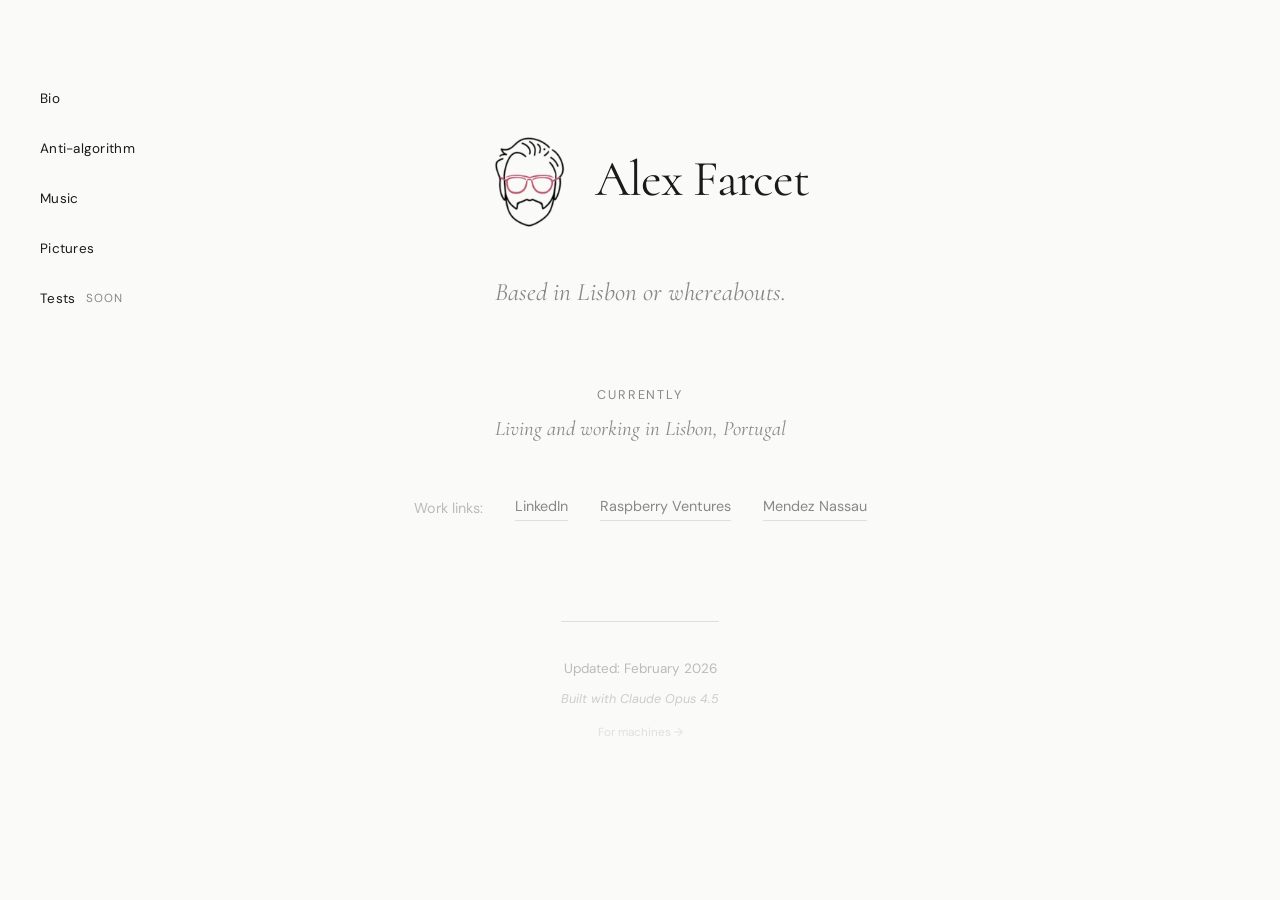
==== index.html @ 05763c20 "Initial site deploy" ====
<!DOCTYPE html>
<html lang="en">
<head>
    <meta charset="UTF-8">
    <meta name="viewport" content="width=device-width, initial-scale=1.0">
    <title>Alex Farcet</title>
    <link rel="preconnect" href="https://fonts.googleapis.com">
    <link rel="preconnect" href="https://fonts.gstatic.com" crossorigin>
    <link href="https://fonts.googleapis.com/css2?family=Cormorant:ital,wght@0,400;0,500;1,400&family=DM+Sans:wght@400;500&display=swap" rel="stylesheet">
    <link rel="stylesheet" href="styles.css">
    <link rel="icon" href="favicon.ico" type="image/x-icon">
    <link rel="apple-touch-icon" href="apple-touch-icon.png">
</head>
<body>
    <nav class="side-nav side-nav-home">
        <a href="bio.html" class="nav-link">Bio</a>
        <a href="anti-algorithm.html" class="nav-link">Anti-algorithm</a>
        <a href="music.html" class="nav-link">Music</a>
        <a href="pictures.html" class="nav-link">Pictures</a>
        <a href="tests.html" class="nav-link">Tests <span class="soon">soon</span></a>
    </nav>

    <div class="container">
        <main class="home">
            <div class="home-nameplate">
                <img src="raspberry-logo.jpeg" alt="Alex Farcet" class="logo-large">
                <h1 class="home-greeting">Alex Farcet</h1>
            </div>

            <p class="home-sub">Based in Lisbon or whereabouts.</p>

            <div class="home-currently">
                <p class="section-label">Currently</p>
                <p class="currently-text">Living and working in Lisbon, Portugal</p>
            </div>

            <div class="home-links">
                <span class="home-links-label">Work links:</span>
                <a href="https://www.linkedin.com/in/alexfarcet/" target="_blank" class="ext-link">LinkedIn</a>
                <a href="https://raspberry.ventures" target="_blank" class="ext-link">Raspberry Ventures</a>
                <a href="https://mendeznassau.com/" target="_blank" class="ext-link">Mendez Nassau</a>
            </div>

            <footer>
                <p class="footer-updated">Updated: February 2026</p>
                <p class="footer-colophon">Built with Claude Opus 4.5</p>
                <a href="llm.html" class="llm-link">For machines →</a>
            </footer>
        </main>
    </div>
</body>
</html>
---- styles.css ----
* {
    margin: 0;
    padding: 0;
    box-sizing: border-box;
}

:root {
    --bg: #FAFAF8;
    --text: #1a1a1a;
    --text-light: #888;
    --accent: #E85A5A;
    --border: #e0e0db;
}

html {
    font-size: 18px;
}

body {
    font-family: 'DM Sans', sans-serif;
    background-color: var(--bg);
    color: var(--text);
    line-height: 1.7;
    min-height: 100vh;
}

.container {
    max-width: 860px;
    margin: 0 auto;
    padding: 80px 40px;
}

/* ========================
   HOME PAGE
   ======================== */

/* ========================
   LEFT SIDE NAVIGATION
   ======================== */

.side-nav {
    position: fixed;
    left: 40px;
    top: 80px;
    display: flex;
    flex-direction: column;
    gap: 10px;
    animation: fadeIn 0.8s ease-out;
    z-index: 10;
}

.side-nav .nav-link {
    color: var(--border);
    font-size: 0.75rem;
}

.side-nav-home .nav-link {
    color: var(--text);
}

.side-nav .nav-link:hover {
    color: var(--text-light);
}

.side-nav .nav-link-active {
    color: var(--text);
    border-bottom-color: transparent;
}

.side-nav .nav-link-active:hover {
    color: var(--text);
    border-bottom-color: transparent;
}

.home {
    display: flex;
    flex-direction: column;
    align-items: center;
    justify-content: center;
    min-height: calc(100vh - 220px);
    text-align: center;
    animation: fadeIn 0.8s ease-out;
}

.home-nameplate {
    display: flex;
    align-items: center;
    gap: 4px;
    margin-top: 24px;
    margin-bottom: 32px;
}

.logo-large {
    width: 120px;
    height: 120px;
    object-fit: contain;
    transition: filter 0.4s ease;
}

.logo-large:hover {
    filter: saturate(1.6) brightness(1.05);
}

.home-greeting {
    font-family: 'Cormorant', serif;
    font-size: 2.8rem;
    font-weight: 400;
    line-height: 1.3;
    letter-spacing: -0.02em;
}

.home-sub {
    color: var(--text-light);
    font-family: 'Cormorant', serif;
    font-size: 1.4rem;
    font-style: italic;
    margin-bottom: 56px;
}

/* Currently section */
.home-currently {
    margin-top: 16px;
    margin-bottom: 48px;
    text-align: center;
}

.home-currently .section-label {
    margin-bottom: 4px;
}

.currently-text {
    font-family: 'Cormorant', serif;
    font-style: italic;
    font-size: 1.15rem;
    color: var(--text-light);
}

.nav-link {
    font-size: 0.9rem;
    color: var(--text);
    text-decoration: none;
    padding: 8px 0;
    border-bottom: 1px solid transparent;
    transition: border-color 0.3s ease, color 0.3s ease;
    letter-spacing: 0.02em;
}

.nav-link:hover {
    border-bottom-color: var(--accent);
}

.soon {
    font-size: 0.65rem;
    text-transform: uppercase;
    letter-spacing: 0.1em;
    color: var(--text-light);
    vertical-align: middle;
    margin-left: 6px;
}

.home-links {
    display: flex;
    align-items: center;
    gap: 32px;
}

.home-links-label {
    font-size: 0.8rem;
    color: #bbb;
}

.ext-link {
    font-size: 0.8rem;
    color: var(--text-light);
    text-decoration: none;
    padding-bottom: 2px;
    border-bottom: 1px solid var(--border);
    transition: border-color 0.3s ease, color 0.3s ease;
}

.ext-link:hover {
    color: var(--text);
    border-color: var(--accent);
}

/* ========================
   INNER PAGES (Bio, etc.)
   ======================== */

header {
    display: flex;
    align-items: center;
    gap: 16px;
    margin-bottom: 80px;
    animation: fadeIn 0.8s ease-out;
}

header a {
    display: flex;
    align-items: center;
    gap: 16px;
    text-decoration: none;
    color: var(--text);
}

.logo-small {
    width: 40px;
    height: 40px;
    object-fit: contain;
    transition: filter 0.4s ease;
}

.logo-small:hover {
    filter: saturate(1.6) brightness(1.05);
}

.site-title {
    font-family: 'Cormorant', serif;
    font-size: 1.3rem;
    font-weight: 400;
    letter-spacing: 0.02em;
}

.page-content {
    display: grid;
    grid-template-columns: 280px 1fr;
    gap: 72px;
    align-items: start;
    animation: fadeIn 1s ease-out 0.2s both;
}

.photo-container {
    padding-top: 86px;
}

.page-photo {
    width: 100%;
    aspect-ratio: 1;
    object-fit: cover;
    border-radius: 4px;
    filter: grayscale(15%);
    transition: filter 0.4s ease;
}

.page-photo:hover {
    filter: grayscale(0%);
}

.page-body h2 {
    font-family: 'Cormorant', serif;
    font-size: 2.2rem;
    font-weight: 400;
    line-height: 1.3;
    margin-bottom: 32px;
    letter-spacing: -0.02em;
}

.page-body p {
    color: var(--text-light);
    margin-bottom: 20px;
    max-width: 520px;
}

.page-body a {
    color: var(--text);
    text-decoration: underline;
    text-decoration-color: var(--border);
    text-underline-offset: 3px;
    transition: text-decoration-color 0.3s ease;
}

.page-body a:hover {
    text-decoration-color: var(--accent);
}

/* Pull quote */
.pull-quote {
    font-family: 'Cormorant', serif;
    font-style: italic;
    font-size: 1.6rem;
    color: var(--text);
    line-height: 1.4;
    margin: 40px 0;
    padding-left: 20px;
    border-left: 2px solid var(--accent);
    max-width: 520px;
}

/* Divider with draw-on animation */
.divider {
    width: 40px;
    height: 1px;
    background: var(--border);
    margin: 40px 0;
    animation: drawLine 0.8s ease-out 0.6s both;
}

.section-label {
    font-size: 0.7rem;
    text-transform: uppercase;
    letter-spacing: 0.15em;
    color: var(--text-light);
    margin-bottom: 16px;
}

.role {
    margin-bottom: 12px;
}

.role-title {
    font-family: 'Cormorant', serif;
    font-size: 1.25rem;
    font-weight: 500;
}

.role-company {
    color: var(--text-light);
    font-size: 0.9rem;
}

footer {
    margin-top: 100px;
    padding-top: 32px;
    border-top: 1px solid var(--border);
    animation: fadeIn 1s ease-out 0.4s both;
}

.footer-text {
    font-size: 0.8rem;
    color: var(--text-light);
}

.footer-updated {
    font-size: 0.75rem;
    color: #bbb;
    margin-top: 4px;
}

.footer-colophon {
    font-size: 0.7rem;
    color: #ccc;
    margin-top: 8px;
    font-style: italic;
}

/* Discreet LLM link */
.llm-link {
    font-size: 0.65rem;
    color: var(--border);
    text-decoration: none;
    transition: color 0.3s ease;
    margin-top: 12px;
    display: inline-block;
}

.llm-link:hover {
    color: var(--text-light);
}

/* ========================
   COMING SOON PAGE
   ======================== */

.coming-soon {
    display: flex;
    flex-direction: column;
    align-items: center;
    justify-content: center;
    min-height: 50vh;
    text-align: center;
    animation: fadeIn 1s ease-out 0.2s both;
}

.coming-soon h2 {
    font-family: 'Cormorant', serif;
    font-size: 2.2rem;
    font-weight: 400;
    margin-bottom: 16px;
}

.coming-soon p {
    color: var(--text-light);
}

/* ========================
   PICTURES PAGE
   ======================== */

.pictures-page {
    max-width: 900px;
    margin: 0 auto;
    animation: fadeIn 0.8s ease-out;
}

.pictures-title {
    font-family: 'Cormorant', serif;
    font-size: 2.2rem;
    font-weight: 400;
    line-height: 1.3;
    margin-bottom: 48px;
    letter-spacing: -0.02em;
}

.featured-photos {
    display: grid;
    grid-template-columns: repeat(3, 1fr);
    gap: 16px;
}

.featured-photo {
    width: 100%;
    display: flex;
    justify-content: center;
    position: relative;
    overflow: hidden;
    border-radius: 4px;
}

.featured-photo img {
    width: 100%;
    height: 100%;
    object-fit: cover;
    display: block;
    border-radius: 4px;
    transition: transform 0.4s ease;
}

.featured-photo:hover img {
    transform: scale(1.02);
}

.photo-caption {
    position: absolute;
    bottom: 0;
    left: 0;
    right: 0;
    padding: 24px 12px 12px;
    background: linear-gradient(to top, rgba(0,0,0,0.5) 0%, transparent 100%);
    font-family: 'Cormorant', serif;
    font-style: italic;
    font-size: 1rem;
    color: #fff;
    opacity: 0;
    transform: translateY(8px);
    transition: opacity 0.3s ease, transform 0.3s ease;
    border-radius: 0 0 4px 4px;
}

.featured-photo:hover .photo-caption {
    opacity: 1;
    transform: translateY(0);
}

.thumbnail-section {
    position: relative;
    margin-top: 8px;
}

.thumbnail-grid {
    display: grid;
    grid-template-columns: repeat(3, 1fr);
    gap: 12px;
}

.thumbnail {
    aspect-ratio: 1;
    overflow: hidden;
    border-radius: 3px;
}

.thumbnail img {
    width: 100%;
    height: 100%;
    object-fit: cover;
    display: block;
}

.thumbnail-fade {
    position: absolute;
    bottom: 0;
    left: 0;
    right: 0;
    height: 70%;
    background: linear-gradient(to bottom, transparent 0%, var(--bg) 100%);
    pointer-events: none;
}

.more-coming {
    position: absolute;
    bottom: 24px;
    left: 0;
    right: 0;
    text-align: center;
    font-family: 'Cormorant', serif;
    font-size: 1.2rem;
    font-style: italic;
    color: var(--text-light);
}

/* ========================
   ANTI-ALGORITHM PAGE
   ======================== */

.algo-page {
    max-width: 720px;
    margin: 0 auto;
    animation: fadeIn 0.8s ease-out;
}

.algo-title {
    font-family: 'Cormorant', serif;
    font-size: 2.2rem;
    font-weight: 400;
    line-height: 1.3;
    margin-bottom: 16px;
    letter-spacing: -0.02em;
}

.algo-intro {
    color: var(--text-light);
    margin-bottom: 56px;
    max-width: 480px;
}

.algo-section {
    margin-bottom: 48px;
}

.algo-section .section-label {
    margin-bottom: 24px;
}

.account-grid {
    display: grid;
    grid-template-columns: repeat(auto-fill, minmax(120px, 1fr));
    gap: 32px;
}

.account-card {
    display: flex;
    flex-direction: column;
    align-items: center;
    text-decoration: none;
    color: var(--text);
    transition: transform 0.2s ease;
}

.account-card:hover {
    transform: translateY(-4px);
}

.account-thumb {
    width: 88px;
    height: 88px;
    border-radius: 50%;
    object-fit: cover;
    margin-bottom: 12px;
    transition: box-shadow 0.3s ease;
}

.account-card:hover .account-thumb {
    box-shadow: 0 4px 16px rgba(0, 0, 0, 0.1);
}

.account-name {
    font-size: 0.8rem;
    text-align: center;
    line-height: 1.3;
    color: var(--text-light);
    transition: color 0.3s ease;
}

.account-card:hover .account-name {
    color: var(--text);
}

/* ========================
   MUSIC PAGE
   ======================== */

.music-page {
    max-width: 720px;
    margin: 0 auto;
    animation: fadeIn 0.8s ease-out;
}

.music-title {
    font-family: 'Cormorant', serif;
    font-size: 2.2rem;
    font-weight: 400;
    line-height: 1.3;
    margin-bottom: 16px;
    letter-spacing: -0.02em;
}

.music-intro {
    color: var(--text-light);
    margin-bottom: 56px;
    max-width: 480px;
}

.music-section {
    margin-bottom: 56px;
}

.music-section .section-label {
    margin-bottom: 32px;
}

.lp-card {
    display: grid;
    grid-template-columns: 280px 1fr;
    gap: 40px;
    align-items: start;
    margin-bottom: 56px;
}

.lp-card-song {
    grid-template-columns: 200px 1fr;
}

.lp-cover img {
    width: 100%;
    aspect-ratio: 1;
    object-fit: cover;
    border-radius: 4px;
    box-shadow: 0 4px 24px rgba(0, 0, 0, 0.12);
    transition: box-shadow 0.3s ease, transform 0.3s ease;
}

.lp-cover img:hover {
    box-shadow: 0 8px 32px rgba(0, 0, 0, 0.18);
    transform: translateY(-2px);
}

.lp-liner {
    padding-top: 8px;
}

.lp-album {
    font-family: 'Cormorant', serif;
    font-size: 1.5rem;
    font-weight: 500;
    line-height: 1.3;
    margin-bottom: 4px;
    letter-spacing: -0.01em;
}

.lp-card-song .lp-album {
    font-size: 1.3rem;
}

.lp-artist {
    font-size: 0.85rem;
    color: var(--text-light);
    margin-bottom: 16px;
}

.lp-artist-sub {
    font-family: 'Cormorant', serif;
    font-size: 1rem;
    font-style: italic;
    color: var(--text);
    margin-bottom: 2px;
}

.lp-note {
    font-family: 'Cormorant', serif;
    font-style: italic;
    font-size: 1.15rem;
    color: var(--text);
    line-height: 1.5;
    margin-bottom: 20px;
}

.lp-links {
    display: flex;
    gap: 16px;
    align-items: center;
}

.lp-links a {
    display: flex;
    align-items: center;
    justify-content: center;
    width: 28px;
    height: 28px;
    color: var(--text-light);
    transition: color 0.3s ease, transform 0.2s ease;
}

.lp-links a:hover {
    color: var(--text);
    transform: scale(1.15);
}

.lp-links svg {
    width: 20px;
    height: 20px;
    fill: currentColor;
}

/* ========================
   LLM PAGE
   ======================== */

.llm-page {
    max-width: 640px;
    margin: 0 auto;
    animation: fadeIn 0.8s ease-out;
}

.llm-page h2 {
    font-family: 'Cormorant', serif;
    font-size: 2.2rem;
    font-weight: 400;
    line-height: 1.3;
    margin-bottom: 16px;
    letter-spacing: -0.02em;
}

.llm-page .llm-intro {
    color: var(--text-light);
    margin-bottom: 48px;
    max-width: 520px;
}

.llm-section {
    margin-bottom: 40px;
}

.llm-section h3 {
    font-family: 'Cormorant', serif;
    font-size: 1.3rem;
    font-weight: 500;
    margin-bottom: 12px;
}

.llm-section p {
    color: var(--text-light);
    margin-bottom: 8px;
    max-width: 520px;
}

/* ========================
   ANIMATIONS
   ======================== */

@keyframes fadeIn {
    from {
        opacity: 0;
        transform: translateY(16px);
    }
    to {
        opacity: 1;
        transform: translateY(0);
    }
}

@keyframes drawLine {
    from {
        width: 0;
    }
    to {
        width: 40px;
    }
}

/* ========================
   MOBILE
   ======================== */

@media (max-width: 800px) {
    html {
        font-size: 16px;
    }

    .container {
        padding: 60px 24px;
    }

    .home-greeting {
        font-size: 2.2rem;
    }

    .home-sub {
        font-size: 1.1rem;
    }

    .logo-large {
        width: 100px;
        height: 100px;
    }

    header {
        margin-bottom: 48px;
    }

    .side-nav {
        position: static;
        flex-direction: row;
        justify-content: center;
        flex-wrap: wrap;
        gap: 16px;
        padding: 24px 24px 0;
        margin-bottom: -36px;
    }

    .page-content {
        grid-template-columns: 1fr;
        gap: 40px;
    }

    .photo-container {
        padding-top: 0;
    }

    .page-photo {
        max-width: 240px;
    }

    .home-links {
        flex-direction: column;
        gap: 16px;
    }

    footer {
        margin-top: 64px;
    }

    .featured-photos {
        grid-template-columns: 1fr;
        gap: 24px;
    }

    .thumbnail-grid {
        grid-template-columns: repeat(3, 1fr);
        gap: 8px;
    }

    .photo-caption {
        opacity: 1;
        transform: translateY(0);
    }

    .pull-quote {
        font-size: 1.3rem;
    }

    .lp-card {
        grid-template-columns: 1fr;
        gap: 20px;
        margin-bottom: 48px;
    }

    .lp-card-song {
        grid-template-columns: 1fr;
    }

    .lp-cover img {
        max-width: 280px;
    }

    .lp-card-song .lp-cover img {
        max-width: 200px;
    }
}
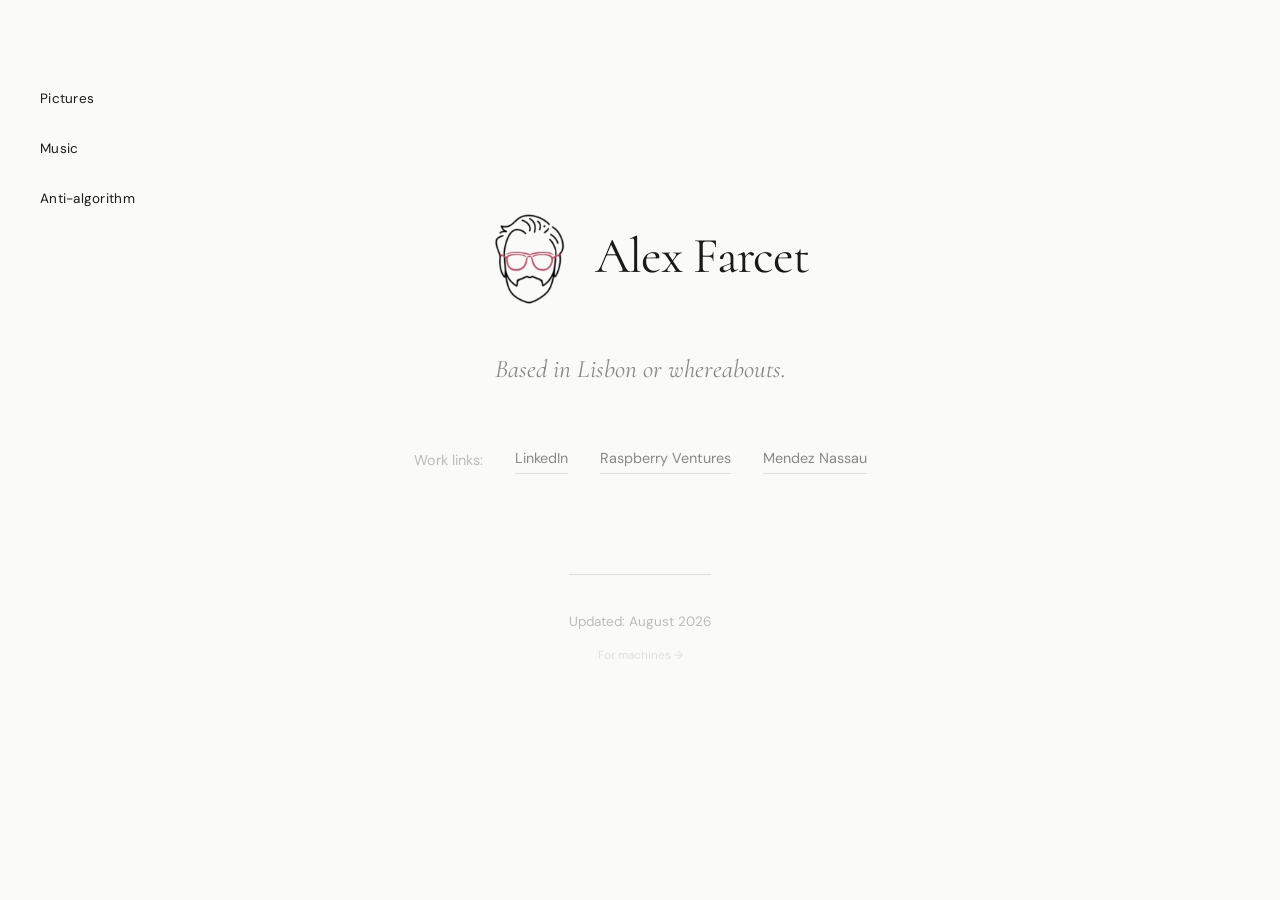
==== commit 2d172159: "Simplify site: remove Bio + Tests, tighten home page - Delete bio.html and tests.html. - Home nav is" ====
--- a/index.html
+++ b/index.html
@@ -4,20 +4,59 @@
     <meta charset="UTF-8">
     <meta name="viewport" content="width=device-width, initial-scale=1.0">
     <title>Alex Farcet</title>
+    <meta name="description" content="Alex Farcet — entrepreneur, investor, co-founder of Startupbootcamp and Rainmaking. Investing in ClimateTech and AI through Raspberry Ventures. Based in Lisbon.">
+    <link rel="canonical" href="https://alexfarcet.com/">
+    <meta property="og:title" content="Alex Farcet">
+    <meta property="og:description" content="Entrepreneur, investor, co-founder of Startupbootcamp and Rainmaking. Investing in ClimateTech and AI through Raspberry Ventures.">
+    <meta property="og:type" content="website">
+    <meta property="og:url" content="https://alexfarcet.com/">
+    <meta property="og:image" content="https://alexfarcet.com/alex-photo.jpg">
+    <meta property="og:locale" content="en_US">
     <link rel="preconnect" href="https://fonts.googleapis.com">
     <link rel="preconnect" href="https://fonts.gstatic.com" crossorigin>
     <link href="https://fonts.googleapis.com/css2?family=Cormorant:ital,wght@0,400;0,500;1,400&family=DM+Sans:wght@400;500&display=swap" rel="stylesheet">
     <link rel="stylesheet" href="styles.css">
     <link rel="icon" href="favicon.ico" type="image/x-icon">
     <link rel="apple-touch-icon" href="apple-touch-icon.png">
+    <script type="application/ld+json">
+    {
+        "@context": "https://schema.org",
+        "@type": "Person",
+        "name": "Alex Farcet",
+        "url": "https://alexfarcet.com",
+        "image": "https://alexfarcet.com/alex-photo.jpg",
+        "jobTitle": "Investor & Entrepreneur",
+        "description": "Co-founder of Startupbootcamp and Rainmaking. Investing in ClimateTech and AI through Raspberry Ventures.",
+        "address": {
+            "@type": "PostalAddress",
+            "addressLocality": "Lisbon",
+            "addressCountry": "PT"
+        },
+        "sameAs": [
+            "https://www.linkedin.com/in/alexfarcet/",
+            "https://raspberry.ventures",
+            "https://mendeznassau.com"
+        ],
+        "worksFor": [
+            {
+                "@type": "Organization",
+                "name": "Raspberry Ventures",
+                "url": "https://raspberry.ventures"
+            },
+            {
+                "@type": "Organization",
+                "name": "Mendez Nassau",
+                "url": "https://mendeznassau.com"
+            }
+        ]
+    }
+    </script>
 </head>
 <body>
     <nav class="side-nav side-nav-home">
-        <a href="bio.html" class="nav-link">Bio</a>
+        <a href="pictures.html" class="nav-link">Pictures</a>
+        <a href="music.html" class="nav-link">Music</a>
         <a href="anti-algorithm.html" class="nav-link">Anti-algorithm</a>
-        <a href="music.html" class="nav-link">Music</a>
-        <a href="pictures.html" class="nav-link">Pictures</a>
-        <a href="tests.html" class="nav-link">Tests <span class="soon">soon</span></a>
     </nav>
 
     <div class="container">
@@ -29,11 +68,6 @@
 
             <p class="home-sub">Based in Lisbon or whereabouts.</p>
 
-            <div class="home-currently">
-                <p class="section-label">Currently</p>
-                <p class="currently-text">Living and working in Lisbon, Portugal</p>
-            </div>
-
             <div class="home-links">
                 <span class="home-links-label">Work links:</span>
                 <a href="https://www.linkedin.com/in/alexfarcet/" target="_blank" class="ext-link">LinkedIn</a>
@@ -42,8 +76,7 @@
             </div>
 
             <footer>
-                <p class="footer-updated">Updated: February 2026</p>
-                <p class="footer-colophon">Built with Claude Opus 4.5</p>
+                <p class="footer-updated">Updated: August 2026</p>
                 <a href="llm.html" class="llm-link">For machines →</a>
             </footer>
         </main>
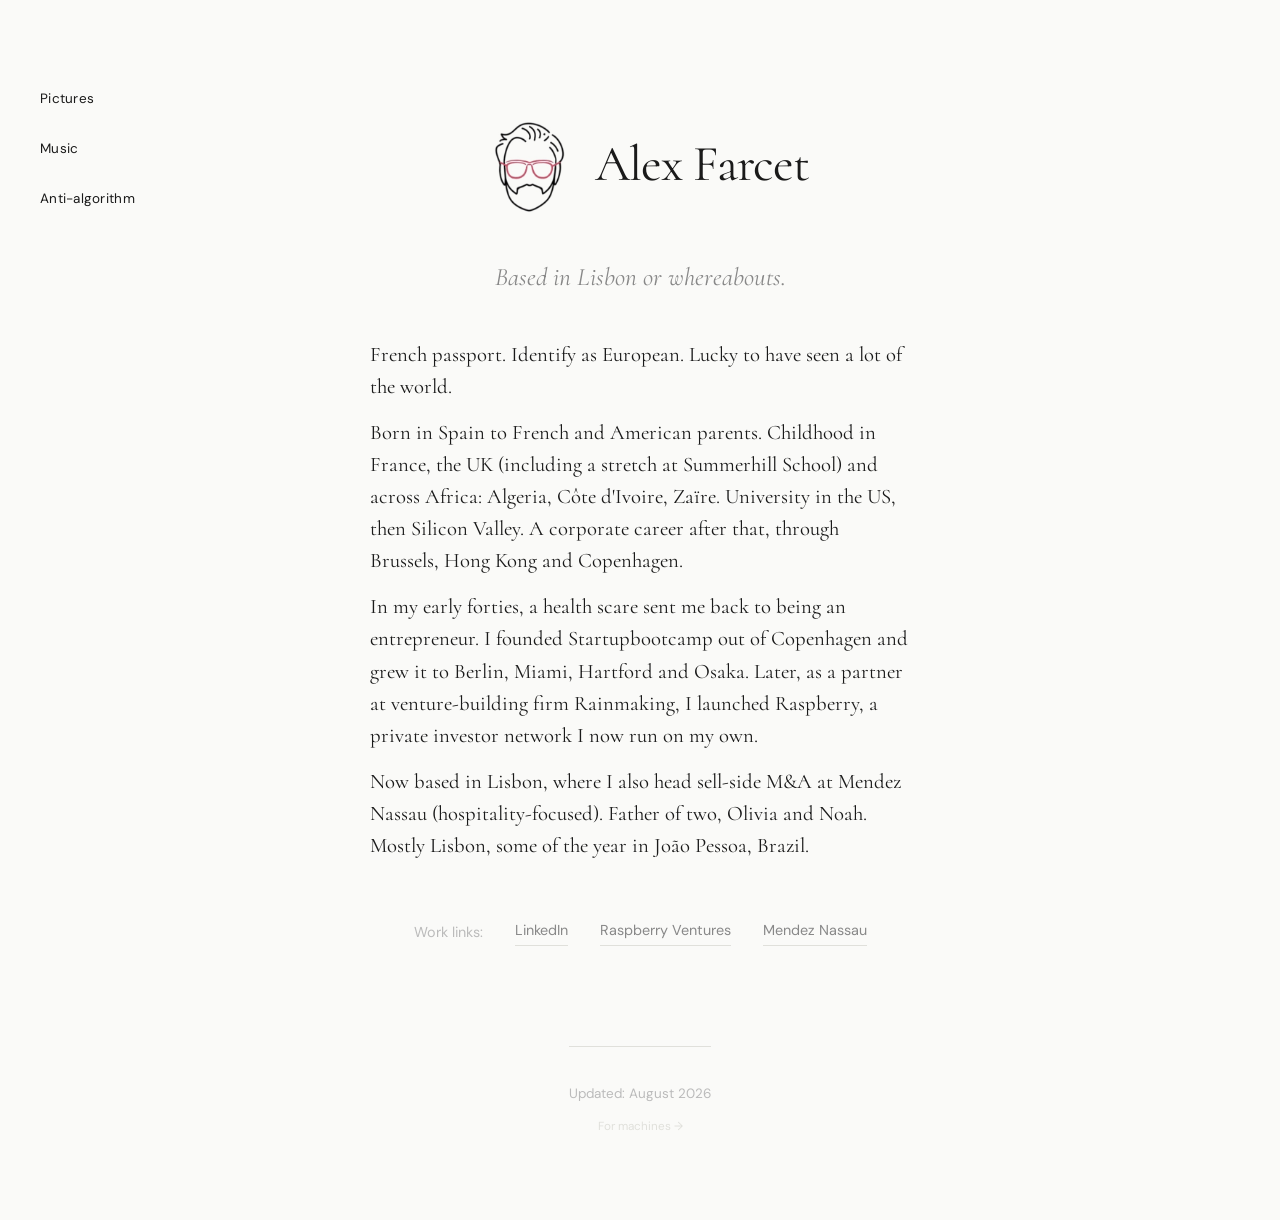
==== commit cd2f5c54: "Home: add short personal intro under 'Based in Lisbon or whereabouts.' Four short paragraphs — origi" ====
--- a/index.html
+++ b/index.html
@@ -68,6 +68,13 @@
 
             <p class="home-sub">Based in Lisbon or whereabouts.</p>
 
+            <div class="home-intro">
+                <p>French passport. Identify as European. Lucky to have seen a lot of the world.</p>
+                <p>Born in Spain to French and American parents. Childhood in France, the UK (including a stretch at Summerhill School) and across Africa: Algeria, Côte d'Ivoire, Zaïre. University in the US, then Silicon Valley. A corporate career after that, through Brussels, Hong Kong and Copenhagen.</p>
+                <p>In my early forties, a health scare sent me back to being an entrepreneur. I founded Startupbootcamp out of Copenhagen and grew it to Berlin, Miami, Hartford and Osaka. Later, as a partner at venture-building firm Rainmaking, I launched Raspberry, a private investor network I now run on my own.</p>
+                <p>Now based in Lisbon, where I also head sell-side M&amp;A at Mendez Nassau (hospitality-focused). Father of two, Olivia and Noah. Mostly Lisbon, some of the year in João Pessoa, Brazil.</p>
+            </div>
+
             <div class="home-links">
                 <span class="home-links-label">Work links:</span>
                 <a href="https://www.linkedin.com/in/alexfarcet/" target="_blank" class="ext-link">LinkedIn</a>
--- a/styles.css
+++ b/styles.css
@@ -114,7 +114,21 @@
     font-family: 'Cormorant', serif;
     font-size: 1.4rem;
     font-style: italic;
+    margin-bottom: 40px;
+}
+
+.home-intro {
+    max-width: 540px;
+    text-align: left;
+    font-family: 'Cormorant', serif;
+    font-size: 1.15rem;
+    line-height: 1.55;
+    color: var(--text);
     margin-bottom: 56px;
+}
+
+.home-intro p + p {
+    margin-top: 14px;
 }
 
 /* Currently section */
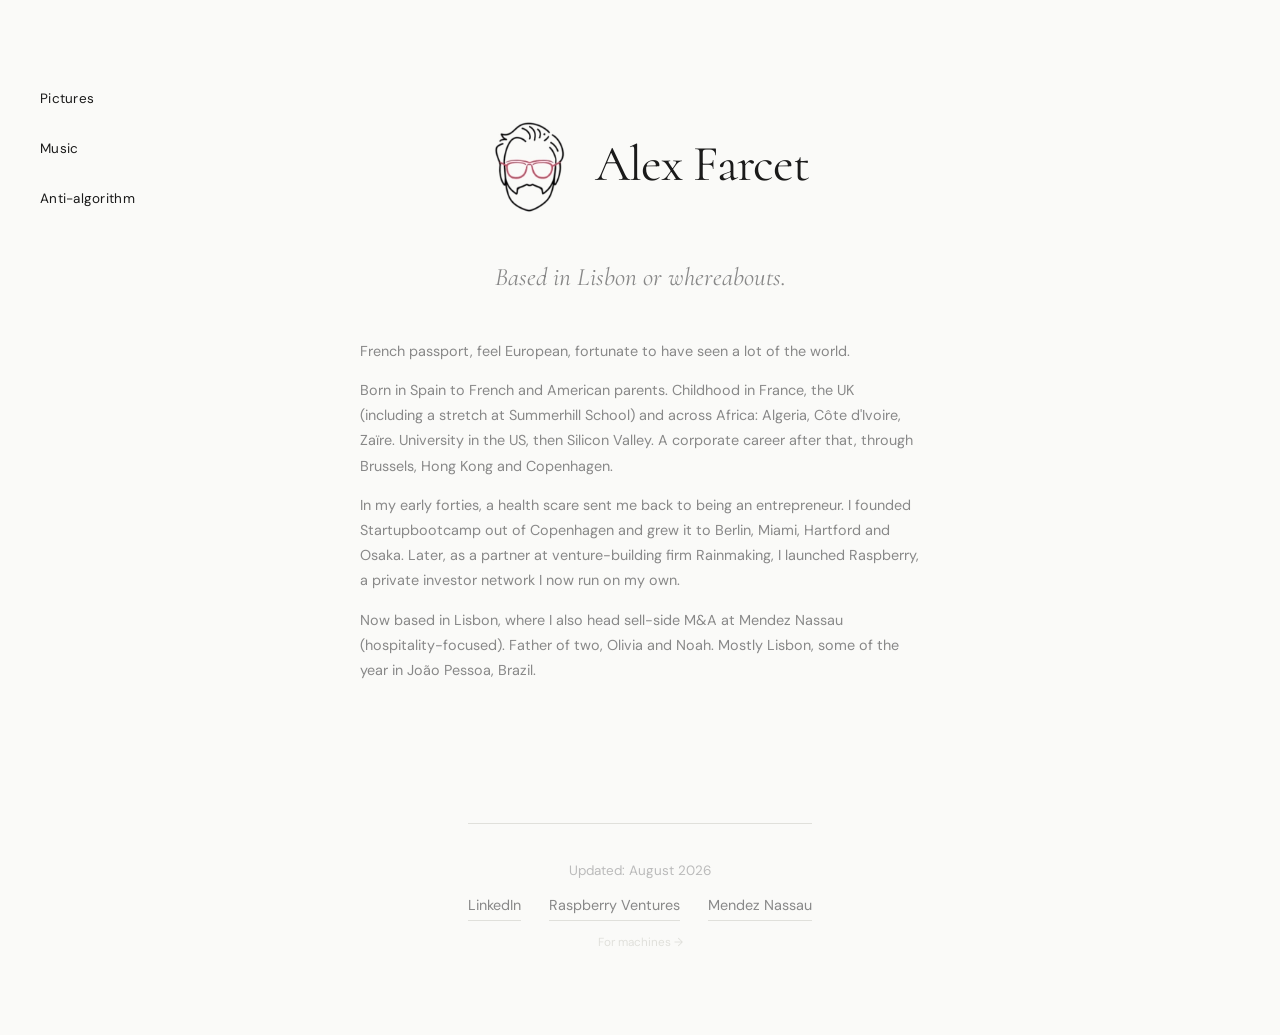
==== commit b44f8185: "Home: bio matches work-link style; move links into footer - Bio paragraph now uses the same font/siz" ====
--- a/index.html
+++ b/index.html
@@ -69,21 +69,19 @@
             <p class="home-sub">Based in Lisbon or whereabouts.</p>
 
             <div class="home-intro">
-                <p>French passport. Identify as European. Lucky to have seen a lot of the world.</p>
+                <p>French passport, feel European, fortunate to have seen a lot of the world.</p>
                 <p>Born in Spain to French and American parents. Childhood in France, the UK (including a stretch at Summerhill School) and across Africa: Algeria, Côte d'Ivoire, Zaïre. University in the US, then Silicon Valley. A corporate career after that, through Brussels, Hong Kong and Copenhagen.</p>
                 <p>In my early forties, a health scare sent me back to being an entrepreneur. I founded Startupbootcamp out of Copenhagen and grew it to Berlin, Miami, Hartford and Osaka. Later, as a partner at venture-building firm Rainmaking, I launched Raspberry, a private investor network I now run on my own.</p>
                 <p>Now based in Lisbon, where I also head sell-side M&amp;A at Mendez Nassau (hospitality-focused). Father of two, Olivia and Noah. Mostly Lisbon, some of the year in João Pessoa, Brazil.</p>
             </div>
 
-            <div class="home-links">
-                <span class="home-links-label">Work links:</span>
-                <a href="https://www.linkedin.com/in/alexfarcet/" target="_blank" class="ext-link">LinkedIn</a>
-                <a href="https://raspberry.ventures" target="_blank" class="ext-link">Raspberry Ventures</a>
-                <a href="https://mendeznassau.com/" target="_blank" class="ext-link">Mendez Nassau</a>
-            </div>
-
             <footer>
                 <p class="footer-updated">Updated: August 2026</p>
+                <div class="home-links">
+                    <a href="https://www.linkedin.com/in/alexfarcet/" target="_blank" class="ext-link">LinkedIn</a>
+                    <a href="https://raspberry.ventures" target="_blank" class="ext-link">Raspberry Ventures</a>
+                    <a href="https://mendeznassau.com/" target="_blank" class="ext-link">Mendez Nassau</a>
+                </div>
                 <a href="llm.html" class="llm-link">For machines →</a>
             </footer>
         </main>
--- a/styles.css
+++ b/styles.css
@@ -118,13 +118,13 @@
 }
 
 .home-intro {
-    max-width: 540px;
+    max-width: 560px;
     text-align: left;
-    font-family: 'Cormorant', serif;
-    font-size: 1.15rem;
-    line-height: 1.55;
-    color: var(--text);
-    margin-bottom: 56px;
+    font-family: 'DM Sans', sans-serif;
+    font-size: 0.8rem;
+    line-height: 1.75;
+    color: var(--text-light);
+    margin-bottom: 40px;
 }
 
 .home-intro p + p {
@@ -175,12 +175,10 @@
 .home-links {
     display: flex;
     align-items: center;
-    gap: 32px;
-}
-
-.home-links-label {
-    font-size: 0.8rem;
-    color: #bbb;
+    justify-content: center;
+    gap: 28px;
+    margin-top: 10px;
+    flex-wrap: wrap;
 }
 
 .ext-link {
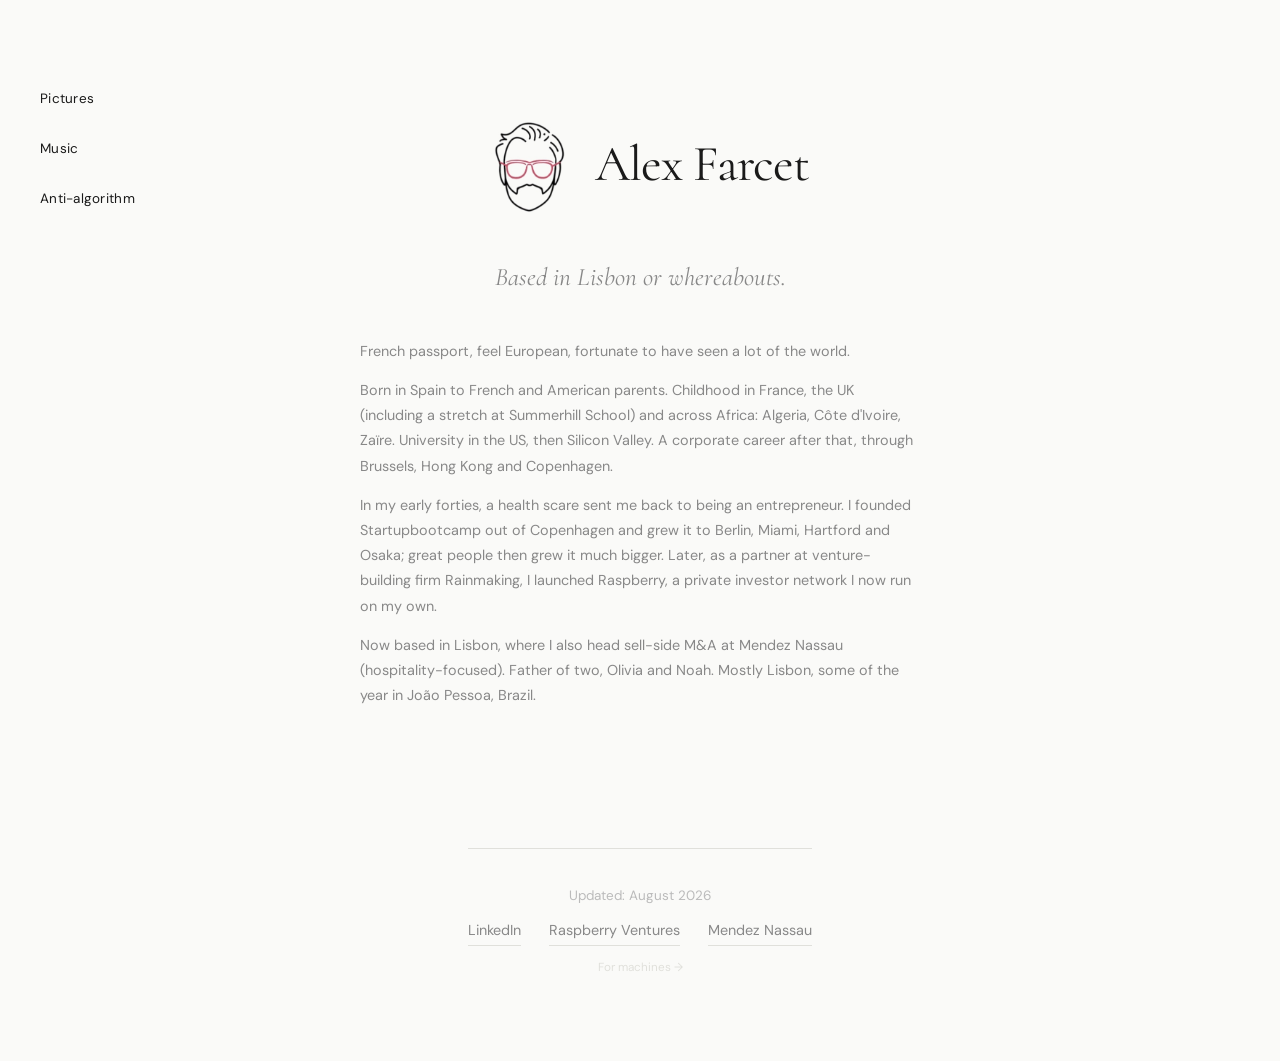
==== commit 4278bfbf: "Home bio: add 'great people then grew it much bigger' to Startupbootcamp line" ====
--- a/index.html
+++ b/index.html
@@ -71,7 +71,7 @@
             <div class="home-intro">
                 <p>French passport, feel European, fortunate to have seen a lot of the world.</p>
                 <p>Born in Spain to French and American parents. Childhood in France, the UK (including a stretch at Summerhill School) and across Africa: Algeria, Côte d'Ivoire, Zaïre. University in the US, then Silicon Valley. A corporate career after that, through Brussels, Hong Kong and Copenhagen.</p>
-                <p>In my early forties, a health scare sent me back to being an entrepreneur. I founded Startupbootcamp out of Copenhagen and grew it to Berlin, Miami, Hartford and Osaka. Later, as a partner at venture-building firm Rainmaking, I launched Raspberry, a private investor network I now run on my own.</p>
+                <p>In my early forties, a health scare sent me back to being an entrepreneur. I founded Startupbootcamp out of Copenhagen and grew it to Berlin, Miami, Hartford and Osaka; great people then grew it much bigger. Later, as a partner at venture-building firm Rainmaking, I launched Raspberry, a private investor network I now run on my own.</p>
                 <p>Now based in Lisbon, where I also head sell-side M&amp;A at Mendez Nassau (hospitality-focused). Father of two, Olivia and Noah. Mostly Lisbon, some of the year in João Pessoa, Brazil.</p>
             </div>
 
